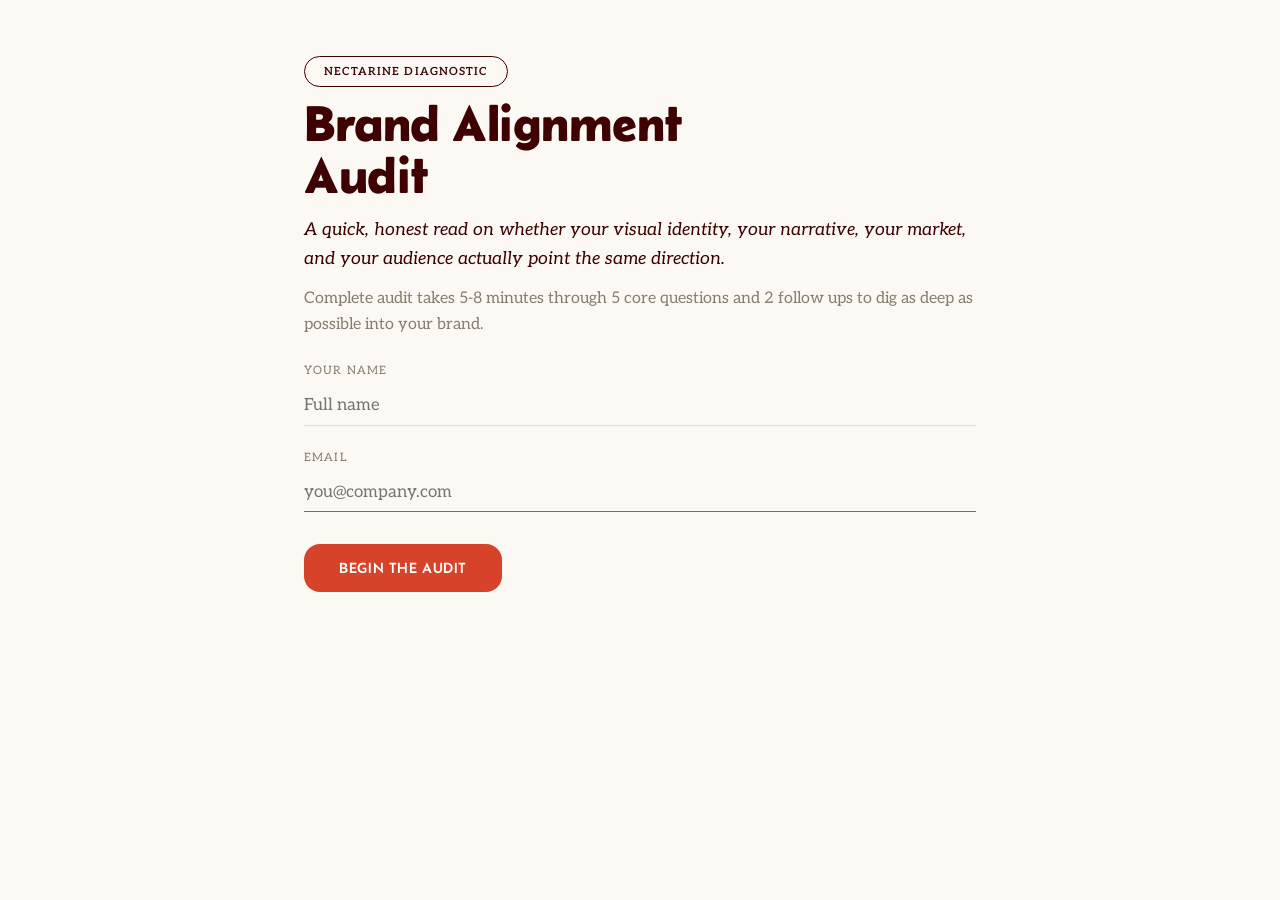
==== index.html @ aeb6fb5d "Add files via upload" ====
<!DOCTYPE html>
<html lang="en">
<head>
<meta charset="UTF-8">
<meta name="viewport" content="width=device-width, initial-scale=1.0">
<title>Brand Alignment Audit — Nectarine</title>
<style>
@import url('https://fonts.googleapis.com/css2?family=Belanosima:wght@400;600;700&family=Aleo:ital,wght@0,400;0,500;0,700;1,400&display=swap');

:root{
  --bg:#FCF8F3;
  --surface:#FFFFFF;
  --ink:#3E0000;
  --muted:#83806F;
  --line:#E1DDD0;
  --accent:#D7432A;
  --accent-soft:#F8DED5;
  --teal:#1F5C55;
  --teal-soft:#E3EEEB;
  --font-display:'Belanosima', sans-serif;
  --font-body:'Aleo', Georgia, serif;
  --font-mono:'Aleo', Georgia, serif;
}

*{box-sizing:border-box;}
html,body{margin:0;padding:0;}
body{
  background:var(--bg);
  color:var(--ink);
  font-family:var(--font-body);
  -webkit-font-smoothing:antialiased;
  min-height:100vh;
}
#app{
  max-width:720px;
  margin:0 auto;
  padding:clamp(1.5rem, 5vw, 3.5rem) clamp(1.25rem, 4vw, 1.5rem) 5rem;
}
::selection{background:var(--accent-soft);}

.eyebrow{
  display:inline-block;
  font-family:var(--font-mono);
  font-weight:600;
  font-size:.7rem;
  letter-spacing:.1em;
  text-transform:uppercase;
  color:var(--ink);
  border:1.5px solid var(--ink);
  border-radius:999px;
  padding:.5rem 1.2rem;
}
h1,h2,h3{
  font-family:var(--font-display);
  font-weight:600;
  letter-spacing:-0.01em;
  margin:0;
}
.h-intro{font-size:clamp(2.1rem, 6vw, 3.1rem); line-height:1.05; margin-top:.6rem;}
.h-question{font-size:clamp(1.5rem, 4.5vw, 2rem); line-height:1.15; margin-top:.9rem;}
.h-section{font-size:1.05rem; letter-spacing:.02em;}
p{line-height:1.65; margin:0.8rem 0 0;}
.lede{font-size:1.1rem; font-style:italic; color:var(--ink); margin-top:.9rem;}
.muted{color:var(--muted);}
.mono{font-family:var(--font-mono);}
.small{font-size:.8rem;}

a, .link-btn{color:var(--ink); cursor:pointer;}

/* buttons */
.btn{
  font-family:var(--font-display);
  font-weight:400;
  font-size:.92rem;
  letter-spacing:.04em;
  text-transform:uppercase;
  border:none;
  border-radius:16px;
  padding:1rem 2.2rem;
  cursor:pointer;
  transition:transform .12s ease, filter .15s ease, opacity .15s ease;
}
.btn-primary{background:var(--accent); color:#fff;}
.btn-primary:hover:not(:disabled){filter:brightness(0.88);}
.btn-primary:active:not(:disabled){transform:translateY(1px);}
.btn-primary:disabled{opacity:.35; cursor:not-allowed;}
.btn-ghost{
  background:none;
  font-family:var(--font-mono);
  font-size:.75rem;
  letter-spacing:.08em;
  text-transform:uppercase;
  color:var(--muted);
  text-decoration:underline;
  padding:0;
  border:none;
}
.btn-ghost:hover{color:var(--ink);}

.row-actions{display:flex; align-items:center; justify-content:space-between; margin-top:2rem; gap:1rem; flex-wrap:wrap;}

/* progress */
.progress-wrap{margin-bottom:2.2rem;}
.progress-track{height:2px; background:var(--line); width:100%; margin-top:.6rem; position:relative;}
.progress-fill{height:2px; background:var(--accent); transition:width .4s ease;}

/* inputs */
textarea, input[type=text], input[type=email]{
  width:100%;
  font-family:var(--font-body);
  font-size:1.05rem;
  color:var(--ink);
  background:transparent;
  border:none;
  border-bottom:1.5px solid var(--line);
  padding:.6rem 0;
  resize:vertical;
  min-height:5.5rem;
  outline:none;
  transition:border-color .15s ease;
}
textarea:focus, input[type=text]:focus, input[type=email]:focus{border-color:var(--accent);}
input[type=text], input[type=email]{min-height:auto;}

.field{margin-top:1.6rem;}
.field label{display:block; font-family:var(--font-mono); font-size:.72rem; letter-spacing:.1em; text-transform:uppercase; color:var(--muted); margin-bottom:.5rem;}
.field-error{font-family:var(--font-mono); font-size:.72rem; color:var(--accent); margin-top:.4rem;}

/* upload zones */
.upload-zone{
  display:block;
  border:1.5px dashed var(--line);
  padding:1.1rem 1rem;
  text-align:center;
  cursor:pointer;
  transition:border-color .15s ease, background .15s ease;
  font-family:var(--font-mono);
  font-size:.78rem;
  color:var(--muted);
}
.upload-zone:hover{border-color:var(--accent); color:var(--ink);}
.upload-zone input{display:none;}
.thumb-row{display:flex; flex-wrap:wrap; gap:.6rem; margin-top:.7rem;}
.thumb{position:relative; width:64px; height:64px; border:1px solid var(--line); overflow:hidden;}
.thumb img{width:100%; height:100%; object-fit:cover; display:block;}
.thumb .rm{
  position:absolute; top:0; right:0; background:rgba(62,0,0,.75); color:#fff;
  width:18px; height:18px; font-size:.65rem; line-height:18px; text-align:center; cursor:pointer;
  font-family:var(--font-mono);
}

/* live screenshot preview */
.shot-preview{margin-top:.7rem; border:1px solid var(--line); background:var(--surface); padding:.6rem;}
.shot-preview img{width:100%; height:auto; display:block; max-height:220px; object-fit:cover; background:var(--bg); min-height:60px;}
.shot-meta{display:flex; align-items:center; justify-content:space-between; margin-top:.5rem; flex-wrap:wrap; gap:.5rem;}
.shot-status{font-family:var(--font-mono); font-size:.68rem; letter-spacing:.06em; text-transform:uppercase; color:var(--muted);}
.shot-actions{display:flex; gap:1rem;}
.shot-override-row{margin-top:.6rem;}

/* loading */
.loading-wrap{min-height:40vh; display:flex; flex-direction:column; align-items:center; justify-content:center; text-align:center;}
.loading-word{
  font-family:var(--font-display); font-weight:600; font-size:clamp(2.2rem,7vw,3.2rem);
  filter:blur(9px); opacity:.45; animation:pulseFuzz 1.8s ease-in-out infinite;
}
@keyframes pulseFuzz{
  0%{filter:blur(9px); opacity:.35;}
  50%{filter:blur(1px); opacity:.95;}
  100%{filter:blur(9px); opacity:.35;}
}
.loading-msg{font-family:var(--font-mono); font-size:.78rem; letter-spacing:.08em; text-transform:uppercase; color:var(--muted); margin-top:1.4rem; min-height:1.2em;}

/* report */
.score-block{margin-top:.4rem;}
.score-word{
  font-family:var(--font-display); font-weight:600;
  font-size:clamp(2.4rem, 8vw, 4rem); letter-spacing:-0.02em; line-height:1;
  animation-duration:1.4s; animation-timing-function:ease; animation-fill-mode:forwards;
}
.score-word.aligned{color:var(--teal); animation-name:focusInFull;}
.score-word.some{color:var(--accent); animation-name:focusInPartial;}
.score-word.significant{color:var(--accent); animation-name:focusInHeavy;}
@keyframes focusInFull{from{filter:blur(9px); opacity:0;} to{filter:blur(0px); opacity:1;}}
@keyframes focusInPartial{from{filter:blur(11px); opacity:0;} to{filter:blur(2.5px); opacity:1;}}
@keyframes focusInHeavy{from{filter:blur(13px); opacity:0;} to{filter:blur(5px); opacity:.92;}}
.score-caption{font-family:var(--font-mono); font-size:.7rem; letter-spacing:.08em; text-transform:uppercase; color:var(--muted); margin-top:.6rem;}

.section{margin-top:2.6rem; padding-top:1.6rem; border-top:1px solid var(--line);}
.section-num{font-family:var(--font-mono); font-size:.72rem; color:var(--accent); letter-spacing:.1em;}

.chip-row{margin-top:.7rem;}
.chip{
  display:inline-block; font-family:var(--font-mono); font-size:.7rem; letter-spacing:.05em; text-transform:uppercase;
  border:1px solid var(--line); border-radius:999px; padding:.28rem .7rem; margin:0 .35rem .35rem 0;
}
.chip.overlap{border-color:var(--teal); color:var(--teal); background:var(--teal-soft);}

.flag-list{margin-top:.7rem; padding-left:1.1rem;}
.flag-list li{margin-bottom:.3rem; font-size:.92rem;}

.consider-box{border-left:3px solid var(--accent); background:var(--accent-soft); padding:.7rem 1rem; margin-top:.8rem;}
.consider-box .issue{font-weight:600; font-family:var(--font-display); font-size:.9rem;}
.consider-box .example{font-size:.88rem; margin-top:.3rem; color:var(--ink);}

.check-row{display:flex; gap:.7rem; padding:.6rem 0; border-bottom:1px solid var(--line); align-items:flex-start;}
.check-row:last-child{border-bottom:none;}
.check-icon{font-family:var(--font-mono); font-size:.85rem; width:1.1rem; flex-shrink:0; margin-top:.1rem;}
.check-icon.bad{color:var(--accent);}
.check-icon.good{color:var(--teal);}
.check-label{font-size:.92rem;}
.check-note{font-family:var(--font-mono); font-size:.72rem; color:var(--muted); margin-top:.15rem;}

.fuzz-source{background:var(--accent-soft); padding:1rem 1.1rem; margin-top:.8rem; font-size:.95rem;}

.footer-note{margin-top:3rem; text-align:center;}
.footer-logo{width:110px; height:auto; opacity:.55; margin:0 auto; display:block;}

.error-box{border:1.5px solid var(--accent); padding:1.2rem; margin-top:1.5rem; font-size:.92rem;}

@media (max-width:520px){
  .row-actions{flex-direction:column; align-items:flex-start;}
}
</style>
</head>
<body>
<div id="app"></div>

<script>
(function(){

/* Five questions, down from the original seven. Two were folded into
   neighbors (why-it-exists into what-you-do, how-you-want-to-be-perceived
   into industry/comparables) rather than dropped, since the analysis
   prompts below still rely on that signal for detecting an intentional
   "bridge" between two worlds. */
var CORE_QUESTIONS = [
  { text: "What does your business do, and why does it exist?" },
  { text: "Who is your ideal customer, and what problem are you solving for them?" },
  { text: "What different worlds, if any, does your business bridge: industries, audiences, traditions, price points, old and new? Where does your offer sit between them?" },
  { text: "Your industry, two or three brands you'd want to be compared against, and any way you want to be perceived that you're not confident you're achieving." },
  { text: "Your core values, if you've put them into words.", skippable: true, skipNote: "(not specified, infer implied values from the mission or why answer above instead)" }
];

var CHECKLIST_LABELS = [
  "Buttons are consistent in size, shape, and style",
  "Buttons and links work as expected",
  "The site resizes well across devices",
  "The logo stays legible at small scale",
  "The logo holds up cleanly at large scale",
  "Colors and fonts stay consistent across posts and pages",
  "Images feel consistent, not generic stock",
  "A favicon is set on the website",
  "The social grid or cover images have a visual rhythm",
  "Writing style stays consistent across pages and posts",
  "Padding and text alignment are consistent",
  "A clear grid system underlies the layout"
];

var LOADING_MESSAGES = [
  "Reading the visual identity",
  "Reading the verbal identity",
  "Comparing tone signals",
  "Checking market and audience fit",
  "Running the execution checklist",
  "Drafting the report"
];

var LOGO_DATA_URI = "[data-uri]";

function freshState(){
  return {
    screen: 'intro',
    companyName: '',
    qIndex: 0,
    questions: CORE_QUESTIONS.slice(),
    answers: ['','','','',''],
    followUpsFetched: false,
    logo: null,
    site: '',
    siteOverride: null,
    siteAttempt: 0,
    social: '',
    socialOverride: null,
    socialAttempt: 0,
    leadName: '',
    leadEmail: '',
    leadError: '',
    report: null,
    errorMsg: ''
  };
}

var state = freshState();
var loadingTimer = null;

function esc(str){
  if(str === null || str === undefined) return '';
  return String(str)
    .replace(/&/g,'&amp;')
    .replace(/</g,'&lt;')
    .replace(/>/g,'&gt;')
    .replace(/"/g,'&quot;');
}

function isValidEmail(v){
  return /^[^\s@]+@[^\s@]+\.[^\s@]+$/.test((v||'').trim());
}

function resizeImage(file, maxDim, quality){
  maxDim = maxDim || 1100;
  quality = quality || 0.82;
  return new Promise(function(resolve, reject){
    var reader = new FileReader();
    reader.onload = function(e){
      var img = new Image();
      img.onload = function(){
        var w = img.width, h = img.height;
        if(w > h){ if(w > maxDim){ h = Math.round(h * maxDim / w); w = maxDim; } }
        else { if(h > maxDim){ w = Math.round(w * maxDim / h); h = maxDim; } }
        var canvas = document.createElement('canvas');
        canvas.width = w; canvas.height = h;
        var ctx = canvas.getContext('2d');
        ctx.fillStyle = "#FFFFFF";
        ctx.fillRect(0,0,w,h);
        ctx.drawImage(img,0,0,w,h);
        var dataUrl = canvas.toDataURL('image/jpeg', quality);
        resolve({data: dataUrl.split(',')[1], media_type:'image/jpeg', preview: dataUrl});
      };
      img.onerror = function(){ reject(new Error("Could not read image")); };
      img.src = e.target.result;
    };
    reader.onerror = function(){ reject(new Error("Could not read file")); };
    reader.readAsDataURL(file);
  });
}

function normalizeUrl(raw){
  raw = (raw || '').trim();
  if(!raw) return '';
  if(!/^https?:\/\//i.test(raw)){ raw = 'https://' + raw; }
  return raw;
}

/* Live screenshots now run server-side against Cloudflare's Browser
   Rendering API (see functions/api/screenshot.js), not the old
   client-side mshots embed. The endpoint renders synchronously and
   returns the image directly, so there's no polling or placeholder
   flicker to work around, just a normal image load with a status line
   and an upload fallback for sites or logged-in social pages that
   block automated rendering. */
function shotSrc(kind){
  var url = state[kind];
  if(!url) return '';
  var attempt = state[kind + 'Attempt'] || 0;
  return '/api/screenshot?url=' + encodeURIComponent(url) + (attempt ? ('&r=' + attempt) : '');
}

function shotBodyHTML(kind){
  var url = state[kind];
  var override = state[kind + 'Override'];
  if(override){
    return '<div class="shot-preview"><img src="' + override.preview + '">'
      + '<div class="shot-meta"><span class="shot-status">Uploaded manually</span>'
      + '<span class="shot-actions"><span class="link-btn btn-ghost" data-action="rm-override">Remove</span></span></div></div>';
  }
  if(url){
    var imgId = kind + '-shot-img';
    return '<div class="shot-preview"><img id="' + imgId + '" src="' + shotSrc(kind) + '"'
      + ' onload="window.__shotLoaded && window.__shotLoaded(\'' + kind + '\')"'
      + ' onerror="window.__shotError && window.__shotError(\'' + kind + '\')">'
      + '<div class="shot-meta"><span class="shot-status" id="' + kind + '-shot-status">Capturing a live preview, this can take a few seconds</span>'
      + '<span class="shot-actions">'
      + '<span class="link-btn btn-ghost" data-action="retake">Retake</span>'
      + '<span class="link-btn btn-ghost" data-action="show-override">Upload instead</span>'
      + '</span></div></div>'
      + '<div class="shot-override-row" id="' + kind + '-override-row" style="display:none;">'
      + '  <label class="upload-zone" for="' + kind + '-override-input">Click to upload a screenshot instead<input type="file" id="' + kind + '-override-input" accept="image/*"></label>'
      + '</div>';
  }
  return '';
}

function refreshShotBody(kind){
  var container = document.getElementById(kind + '-body');
  if(container){ container.innerHTML = shotBodyHTML(kind); }
  bindShotBody(kind);
}

function bindShotBody(kind){
  var container = document.getElementById(kind + '-body');
  if(!container) return;
  var retake = container.querySelector('[data-action="retake"]');
  if(retake){
    retake.onclick = function(){
      state[kind + 'Attempt'] = (state[kind + 'Attempt'] || 0) + 1;
      var status = document.getElementById(kind + '-shot-status');
      if(status) status.textContent = 'Retaking...';
      var img = document.getElementById(kind + '-shot-img');
      if(img) img.src = shotSrc(kind);
    };
  }
  var showOverride = container.querySelector('[data-action="show-override"]');
  if(showOverride){
    showOverride.onclick = function(){
      var row = document.getElementById(kind + '-override-row');
      if(row) row.style.display = 'block';
    };
  }
  var overrideInput = document.getElementById(kind + '-override-input');
  if(overrideInput){
    overrideInput.addEventListener('change', function(e){
      var f = e.target.files[0];
      if(f){ resizeImage(f).then(function(img){ state[kind + 'Override'] = img; refreshShotBody(kind); }); }
    });
  }
  var rmOverride = container.querySelector('[data-action="rm-override"]');
  if(rmOverride){
    rmOverride.onclick = function(){ state[kind + 'Override'] = null; refreshShotBody(kind); };
  }
}

window.__shotLoaded = function(kind){
  var status = document.getElementById(kind + '-shot-status');
  if(status){ status.textContent = 'Live preview captured'; }
};
window.__shotError = function(kind){
  var status = document.getElementById(kind + '-shot-status');
  if(status){ status.textContent = "Couldn't capture this one automatically, some sites and most logged-in social pages block it. Upload a screenshot below instead."; }
};

function bindShotField(kind){
  var input = document.getElementById(kind + '-field');
  if(input){
    input.addEventListener('change', function(e){
      var normalized = normalizeUrl(e.target.value);
      state[kind] = normalized;
      state[kind + 'Override'] = null;
      state[kind + 'Attempt'] = 0;
      refreshShotBody(kind);
    });
  }
  bindShotBody(kind);
}

function render(){
  var app = document.getElementById('app');
  if(state.screen === 'intro') app.innerHTML = renderIntro();
  else if(state.screen === 'company') app.innerHTML = renderCompany();
  else if(state.screen === 'question') app.innerHTML = renderQuestion();
  else if(state.screen === 'followup-loading') app.innerHTML = renderMiniLoading("Reviewing your answers");
  else if(state.screen === 'assets') app.innerHTML = renderAssets();
  else if(state.screen === 'generating') app.innerHTML = renderGenerating();
  else if(state.screen === 'report') app.innerHTML = renderReport();
  else if(state.screen === 'error') app.innerHTML = renderErrorScreen();
  bindEvents();
}

/* ---------- INTRO / EMAIL GATE ---------- */
function renderIntro(){
  var nameVal = esc(state.leadName);
  var emailVal = esc(state.leadEmail);
  var errorHTML = state.leadError ? '<div class="field-error">' + esc(state.leadError) + '</div>' : '';
  return ''
  + '<div class="eyebrow">Nectarine Diagnostic</div>'
  + '<h1 class="h-intro">Brand Alignment<br>Audit</h1>'
  + '<p class="lede">A quick, honest read on whether your visual identity, your narrative, your market, and your audience actually point the same direction.</p>'
  + '<p class="muted">Complete audit takes 5-8 minutes through 5 core questions and 2 follow ups to dig as deep as possible into your brand.</p>'
  + '<div class="field">'
  + '  <label>Your name</label>'
  + '  <input type="text" id="lead-name-field" placeholder="Full name" value="' + nameVal + '">'
  + '</div>'
  + '<div class="field">'
  + '  <label>Email</label>'
  + '  <input type="email" id="lead-email-field" placeholder="you@company.com" value="' + emailVal + '">'
  + '  ' + errorHTML
  + '</div>'
  + '<div class="row-actions">'
  + '  <button class="btn btn-primary" id="start-btn">Begin the audit</button>'
  + '</div>'
  + '<p class="mono small muted" style="margin-top:3rem;"></p>';
}

/* ---------- COMPANY NAME ---------- */
function renderCompany(){
  var val = esc(state.companyName);
  return ''
  + '<div class="eyebrow">First</div>'
  + '<h2 class="h-question">What\'s the name of your company or brand?</h2>'
  + '<div class="field">'
  + '  <input type="text" id="company-field" placeholder="Your company name" value="' + val + '" autofocus>'
  + '</div>'
  + '<div class="row-actions">'
  + '  <span class="link-btn btn-ghost" id="back-btn">← Start over</span>'
  + '  <button class="btn btn-primary" id="continue-btn"' + (val.trim() ? '' : ' disabled') + '>Continue</button>'
  + '</div>';
}

/* ---------- QUESTION ---------- */
function renderQuestion(){
  var total = state.questions.length;
  var idx = state.qIndex;
  var q = state.questions[idx];
  var pct = Math.round(((idx) / total) * 100);
  var val = esc(state.answers[idx] || '');
  var skipLink = q.skippable ? '<p style="margin-top:1rem;"><span class="link-btn btn-ghost" id="skip-btn">Skip — I haven\'t defined these yet</span></p>' : '';
  return ''
  + '<div class="progress-wrap">'
  + '  <div class="mono small muted">QUESTION ' + String(idx+1).padStart(2,'0') + ' / ' + String(total).padStart(2,'0') + '</div>'
  + '  <div class="progress-track"><div class="progress-fill" style="width:' + pct + '%"></div></div>'
  + '</div>'
  + '<h2 class="h-question">' + esc(q.text) + '</h2>'
  + '<div class="field">'
  + '  <textarea id="answer-field" autofocus>' + val + '</textarea>'
  + '</div>'
  + skipLink
  + '<div class="row-actions">'
  + '  <span class="link-btn btn-ghost" id="back-btn">← Back</span>'
  + '  <button class="btn btn-primary" id="continue-btn" disabled>Continue</button>'
  + '</div>'
  + '<p class="mono small muted" style="margin-top:1rem;">⌘ / Ctrl + Enter to continue</p>';
}

/* ---------- MINI LOADING ---------- */
function renderMiniLoading(msg){
  return '<div class="loading-wrap" style="min-height:30vh;">'
  + '<div class="loading-word" style="font-size:1.6rem;">Nectarine</div>'
  + '<div class="loading-msg">' + esc(msg) + '</div>'
  + '</div>';
}

/* ---------- ASSETS ---------- */
function shotFieldHTML(kind, label, placeholder){
  return ''
  + '<div class="field">'
  + '  <label>' + esc(label) + '</label>'
  + '  <input type="text" id="' + kind + '-field" placeholder="' + esc(placeholder) + '" value="' + esc(state[kind]) + '">'
  + '  <div id="' + kind + '-body">' + shotBodyHTML(kind) + '</div>'
  + '</div>';
}

function renderAssets(){
  var logoThumb = state.logo ? '<div class="thumb"><img src="' + state.logo.preview + '"><span class="rm" data-action="rm-logo">×</span></div>' : '';
  return ''
  + '<div class="eyebrow">Next</div>'
  + '<h2 class="h-question">Your assets</h2>'
  + '<p class="muted">All of these are optional, but the more the audit has to look at, the sharper the visual read. The site and social link capture themselves, live.</p>'
  + shotFieldHTML('site', 'Website URL', 'https://')
  + shotFieldHTML('social', 'Social profile URL (Instagram, LinkedIn, etc.)', 'https://')
  + '<div class="field">'
  + '  <label>Logo (optional)</label>'
  + '  <label class="upload-zone" for="logo-input">' + (state.logo ? 'Replace logo file' : 'Click to upload a logo file') + '<input type="file" id="logo-input" accept="image/*"></label>'
  + '  <div class="thumb-row">' + logoThumb + '</div>'
  + '</div>'
  + '<div class="row-actions">'
  + '  <span class="link-btn btn-ghost" id="back-btn">← Back</span>'
  + '  <button class="btn btn-primary" id="continue-btn">Continue</button>'
  + '</div>'
  + '<p class="mono small muted" style="margin-top:1.6rem;">Some sites and most social platforms occasionally block automatic capture. If a preview looks blank or stuck, use the upload option beneath it.</p>';
}

/* ---------- GENERATING ---------- */
function renderGenerating(){
  return '<div class="loading-wrap">'
  + '<div class="loading-word">Nectarine</div>'
  + '<div class="loading-msg" id="loading-msg">' + LOADING_MESSAGES[0] + '</div>'
  + '</div>';
}

/* ---------- ERROR ---------- */
function renderErrorScreen(){
  return ''
  + '<h2 class="h-question">Something didn\'t load</h2>'
  + '<div class="error-box">' + esc(state.errorMsg || 'The audit ran into a problem generating your report.') + '</div>'
  + '<div class="row-actions">'
  + '  <span class="link-btn btn-ghost" id="back-to-assets">← Back</span>'
  + '  <button class="btn btn-primary" id="retry-btn">Try again</button>'
  + '</div>';
}

/* ---------- REPORT ---------- */
function scoreClass(score){
  if(score === 'Aligned') return 'aligned';
  if(score === 'Significant Fuzz') return 'significant';
  return 'some';
}
function scoreCaption(score){
  if(score === 'Aligned') return 'Sharp. The word above is fully in focus.';
  if(score === 'Significant Fuzz') return 'Heavy fuzz. The word above stays out of focus on purpose.';
  return 'Some fuzz. The word above only partly sharpens.';
}

function renderReport(){
  var r = state.report;
  var sc = scoreClass(r.overall_score);
  var visualTone = (r.visual_tone||[]).map(function(w){return '<span class="chip">'+esc(w)+'</span>';}).join('');
  var verbalTone = (r.verbal_tone||[]).map(function(w){return '<span class="chip">'+esc(w)+'</span>';}).join('');
  var overlap = (r.alignment_overlap||[]).map(function(w){return '<span class="chip overlap">'+esc(w)+'</span>';}).join('');
  var visualFlags = (r.visual_red_flags||[]).length ? '<ul class="flag-list">' + r.visual_red_flags.map(function(f){return '<li>'+esc(f)+'</li>';}).join('') + '</ul>' : '<p class="mono small muted" style="margin-top:.6rem;">Nothing here reads against the stated direction.</p>';
  var verbalFlags = (r.verbal_red_flags||[]).length ? '<ul class="flag-list">' + r.verbal_red_flags.map(function(f){return '<li>'+esc(f)+'</li>';}).join('') + '</ul>' : '<p class="mono small muted" style="margin-top:.6rem;">Nothing here reads against the stated direction.</p>';
  var conflicts = (r.alignment_conflicts||[]).length ? r.alignment_conflicts.map(function(c){
    return '<div class="consider-box"><div class="issue">'+esc(c.issue)+'</div><div class="example">'+esc(c.example)+'</div></div>';
  }).join('') : '<p class="mono small muted" style="margin-top:.6rem;">The visual and verbal reads broadly line up.</p>';
  var checklist = CHECKLIST_LABELS.map(function(label, i){
    var item = (r.execution_checklist && r.execution_checklist[i]) || {flagged:false, note:''};
    var icon = item.flagged ? '<span class="check-icon bad">✕</span>' : '<span class="check-icon good">✓</span>';
    return '<div class="check-row">' + icon + '<div><div class="check-label">'+esc(label)+'</div>' + (item.note ? '<div class="check-note">'+esc(item.note)+'</div>' : '') + '</div></div>';
  }).join('');
  var emailNote = '';
  if(r.email && r.email.sent){
    emailNote = '<p class="mono small muted" style="margin-top:.6rem;">Also sent to ' + esc(r.email.to) + '.</p>';
  } else if(r.email && r.email.to && !r.email.sent){
    emailNote = '<p class="mono small muted" style="margin-top:.6rem;">This report is saved above, but the emailed copy to ' + esc(r.email.to) + ' didn\'t go through.</p>';
  }
  var fuzzSourceBlock = (r.fuzz_source && r.overall_score !== 'Aligned') ? ''
    + '<div class="section">'
    + '  <div class="section-num mono">06 — WHERE THE FUZZ IS COMING FROM</div>'
    + '  <div class="fuzz-source">' + esc(r.fuzz_source) + '</div>'
    + '</div>' : '';

  return ''
  + '<div class="eyebrow">Brand Alignment Audit</div>'
  + '<h1 class="h-intro" style="font-size:clamp(1.6rem,4.5vw,2.2rem);">' + esc(r.business_name || state.companyName || 'Your brand') + '</h1>'
  + '<div class="score-block">'
  + '  <div class="score-word ' + sc + '">' + esc(r.overall_score) + '</div>'
  + '  <div class="score-caption">' + scoreCaption(r.overall_score) + '</div>'
  + '</div>'
  + '<p class="lede">' + esc(r.snapshot) + '</p>'
  + emailNote

  + '<div class="section">'
  + '  <div class="section-num mono">01 — VISUAL IDENTITY</div>'
  + '  <h3 class="h-section" style="margin-top:.5rem;">How it reads</h3>'
  + '  <div class="chip-row">' + (visualTone || '<span class="mono small muted">No images provided</span>') + '</div>'
  + '  <p>' + esc(r.visual_findings) + '</p>'
  + '  ' + visualFlags
  + '</div>'

  + '<div class="section">'
  + '  <div class="section-num mono">02 — VERBAL IDENTITY</div>'
  + '  <h3 class="h-section" style="margin-top:.5rem;">How it reads</h3>'
  + '  <div class="chip-row">' + verbalTone + '</div>'
  + '  <p>' + esc(r.verbal_findings) + '</p>'
  + '  ' + verbalFlags
  + '</div>'

  + '<div class="section">'
  + '  <div class="section-num mono">03 — VISUAL / VERBAL ALIGNMENT</div>'
  + '  <p>' + esc(r.alignment_summary) + '</p>'
  + '  <div class="chip-row">' + (overlap || '<span class="mono small muted">No shared tone words</span>') + '</div>'
  + '  ' + conflicts
  + '</div>'

  + '<div class="section">'
  + '  <div class="section-num mono">04 — MARKET AND AUDIENCE FIT</div>'
  + '  <p>' + esc(r.market_category_norms) + '</p>'
  + '  <p>' + esc(r.market_audience_match) + '</p>'
  + '</div>'

  + '<div class="section">'
  + '  <div class="section-num mono">05 — EXECUTION AND CONSISTENCY</div>'
  + '  <p class="mono small muted" style="margin-top:.5rem;">A check means this looks solid. A mark means it is worth a closer look.</p>'
  + '  <div style="margin-top:.8rem;">' + checklist + '</div>'
  + '</div>'

  + fuzzSourceBlock

  + '<div class="footer-note">'
  + '  <button class="btn btn-primary" id="restart-btn">Run another audit</button>'
  + '  <img class="footer-logo" src="' + LOGO_DATA_URI + '" alt="Nectarine" style="margin-top:2rem;">'
  + '</div>';
}

/* ---------- EVENTS ---------- */
function bindEvents(){
  if(state.screen === 'intro'){
    var nameField = document.getElementById('lead-name-field');
    var emailField = document.getElementById('lead-email-field');
    emailField.focus();
    function tryStart(){
      state.leadName = nameField.value.trim();
      state.leadEmail = emailField.value.trim();
      if(!isValidEmail(state.leadEmail)){
        state.leadError = 'Add a valid email to continue.';
        render();
        return;
      }
      state.leadError = '';
      state.screen = 'company';
      render();
    }
    emailField.addEventListener('keydown', function(e){
      if(e.key === 'Enter'){ tryStart(); }
    });
    document.getElementById('start-btn').onclick = tryStart;
  }
  else if(state.screen === 'company'){
    var field = document.getElementById('company-field');
    var cont = document.getElementById('continue-btn');
    field.addEventListener('input', function(){ cont.disabled = field.value.trim().length === 0; });
    field.focus();
    field.addEventListener('keydown', function(e){
      if(e.key === 'Enter' && !cont.disabled){ cont.click(); }
    });
    document.getElementById('back-btn').onclick = function(){ state.screen = 'intro'; render(); };
    cont.onclick = function(){
      state.companyName = field.value.trim();
      state.screen = 'question'; state.qIndex = 0;
      render();
    };
  }
  else if(state.screen === 'question'){
    var field = document.getElementById('answer-field');
    var cont = document.getElementById('continue-btn');
    function sync(){ cont.disabled = field.value.trim().length === 0; }
    field.addEventListener('input', sync);
    field.focus();
    var len = field.value.length; field.setSelectionRange(len, len);
    sync();
    field.addEventListener('keydown', function(e){
      if((e.metaKey || e.ctrlKey) && e.key === 'Enter' && !cont.disabled){ cont.click(); }
    });
    document.getElementById('back-btn').onclick = function(){
      if(state.qIndex > 0){ state.answers[state.qIndex] = field.value; state.qIndex--; render(); }
      else { state.screen = 'company'; render(); }
    };
    function advanceQuestion(){
      if(state.qIndex < state.questions.length - 1){
        state.qIndex++; render();
      } else if(!state.followUpsFetched){
        state.screen = 'followup-loading'; render();
        fetchFollowUps();
      } else {
        state.screen = 'assets'; render();
      }
    }
    cont.onclick = function(){
      state.answers[state.qIndex] = field.value.trim();
      advanceQuestion();
    };
    var skipBtn = document.getElementById('skip-btn');
    if(skipBtn){
      skipBtn.onclick = function(){
        state.answers[state.qIndex] = '';
        advanceQuestion();
      };
    }
  }
  else if(state.screen === 'assets'){
    bindShotField('site');
    bindShotField('social');
    document.getElementById('logo-input').addEventListener('change', function(e){
      var f = e.target.files[0];
      if(f){ resizeImage(f).then(function(img){ state.logo = img; render(); }); }
    });
    var rmLogo = document.querySelector('[data-action="rm-logo"]');
    if(rmLogo) rmLogo.onclick = function(){ state.logo = null; render(); };
    document.getElementById('back-btn').onclick = function(){ state.screen = 'question'; state.qIndex = state.questions.length - 1; render(); };
    document.getElementById('continue-btn').onclick = function(){
      var siteField = document.getElementById('site-field');
      var socialField = document.getElementById('social-field');
      if(siteField) state.site = normalizeUrl(siteField.value);
      if(socialField) state.social = normalizeUrl(socialField.value);
      submitLeadThenGenerate();
    };
  }
  else if(state.screen === 'generating'){
    var i = 0;
    var msgEl = document.getElementById('loading-msg');
    loadingTimer = setInterval(function(){
      i = (i+1) % LOADING_MESSAGES.length;
      if(msgEl) msgEl.textContent = LOADING_MESSAGES[i];
    }, 1700);
  }
  else if(state.screen === 'error'){
    document.getElementById('retry-btn').onclick = function(){ generateReport(); };
    document.getElementById('back-to-assets').onclick = function(){ state.screen = 'assets'; render(); };
  }
  else if(state.screen === 'report'){
    document.getElementById('restart-btn').onclick = function(){
      state = freshState();
      render();
    };
  }
}

/* ---------- FLOW LOGIC ---------- */
function buildAnswersPayload(){
  return state.questions.map(function(q, i){
    var ans = state.answers[i];
    var answerText;
    if(ans && ans.trim()){ answerText = ans; }
    else { answerText = q.skippable ? q.skipNote : '(no answer given)'; }
    return { question: q.text, answer: answerText };
  });
}

function fetchFollowUps(){
  fetch('/api/followup', {
    method: 'POST',
    headers: {'Content-Type':'application/json'},
    body: JSON.stringify({ companyName: state.companyName, answers: buildAnswersPayload() })
  })
  .then(function(res){ return res.ok ? res.json() : { questions: [] }; })
  .then(function(result){
    state.followUpsFetched = true;
    var qs = (result && result.questions) || [];
    qs = qs.slice(0,2).map(function(q){ return {text: q, skippable: false}; });
    if(qs.length > 0){
      state.questions = state.questions.concat(qs);
      state.answers = state.answers.concat(qs.map(function(){ return ''; }));
      state.qIndex++;
      state.screen = 'question';
    } else {
      state.screen = 'assets';
    }
    render();
  })
  .catch(function(){
    state.followUpsFetched = true;
    state.screen = 'assets';
    render();
  });
}

function submitLeadThenGenerate(){
  // Email and name were already collected on the front page, so there is
  // no separate lead screen to linger on here, this goes straight to the
  // loading view and covers both the CRM call and the report generation
  // that follows it.
  clearInterval(loadingTimer);
  state.screen = 'generating';
  render();
  fetch('/api/lead', {
    method: 'POST',
    headers: {'Content-Type':'application/json'},
    body: JSON.stringify({
      name: state.leadName,
      email: state.leadEmail,
      companyName: state.companyName,
      answers: buildAnswersPayload()
    })
  })
  .catch(function(){ /* a CRM hiccup shouldn't block the report the person was promised */ })
  .then(function(){
    generateReport();
  });
}

function generateReport(){
  clearInterval(loadingTimer);
  state.screen = 'generating';
  render();

  var payload = {
    companyName: state.companyName,
    answers: buildAnswersPayload(),
    site: state.site || null,
    social: state.social || null,
    logo: state.logo ? { data: state.logo.data, media_type: state.logo.media_type } : null,
    siteOverride: state.siteOverride ? { data: state.siteOverride.data, media_type: state.siteOverride.media_type } : null,
    socialOverride: state.socialOverride ? { data: state.socialOverride.data, media_type: state.socialOverride.media_type } : null,
    leadEmail: state.leadEmail || null,
    leadName: state.leadName || null
  };

  fetch('/api/report', {
    method: 'POST',
    headers: {'Content-Type':'application/json'},
    body: JSON.stringify(payload)
  })
  .then(function(res){
    if(!res.ok){ throw new Error('Request failed with status ' + res.status); }
    return res.json();
  })
  .then(function(report){
    state.report = report;
    state.screen = 'report';
    render();
  })
  .catch(function(){
    state.errorMsg = "The audit couldn't finish generating. This sometimes happens with a slow connection, a site that blocks automatic capture, or a very large image. Try again, or go back and upload a screenshot instead.";
    state.screen = 'error';
    render();
  });
}

render();
})();
</script>
</body>
</html>
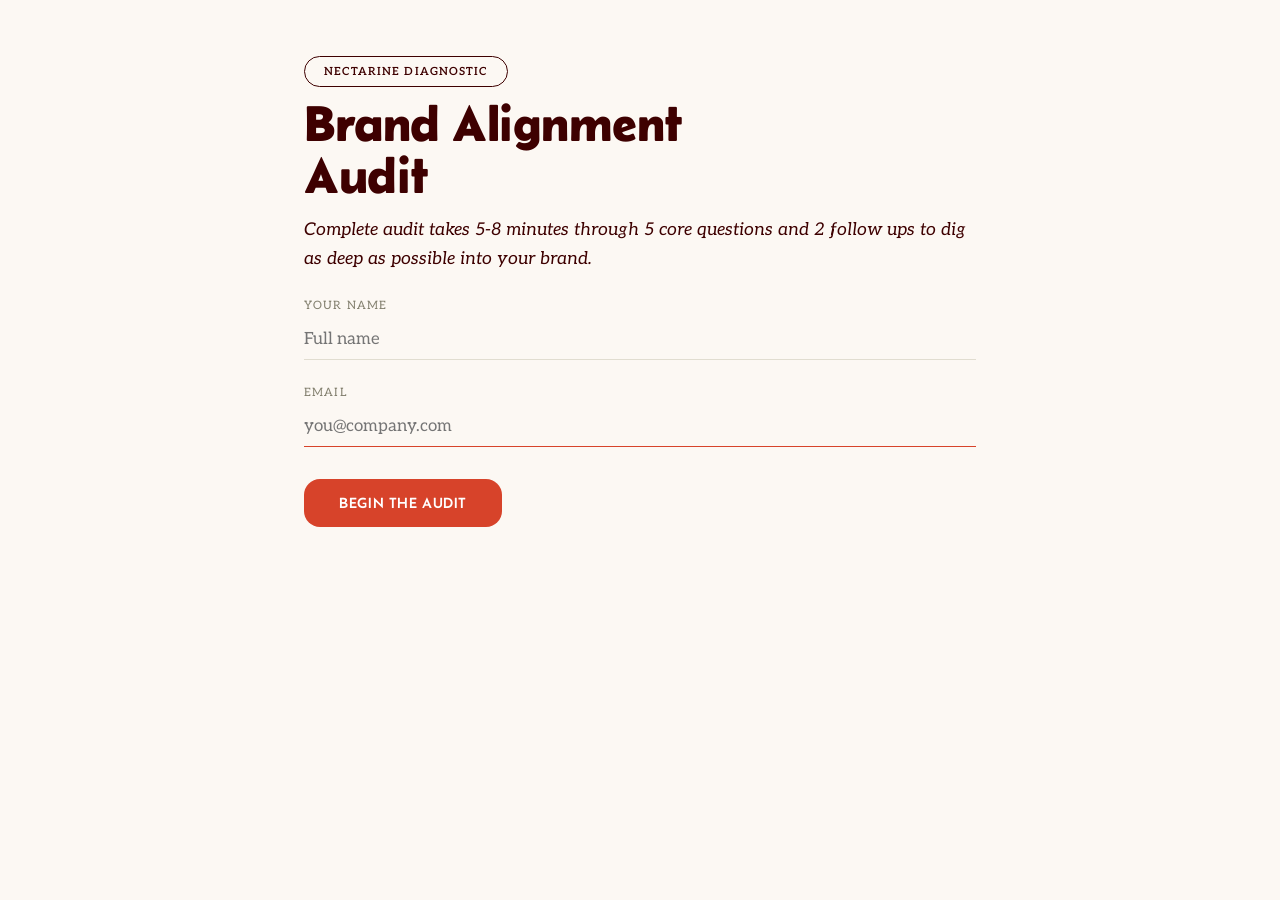
==== commit fb412f52: "Cursor swap" ====
--- a/index.html
+++ b/index.html
@@ -4,6 +4,7 @@
 <meta charset="UTF-8">
 <meta name="viewport" content="width=device-width, initial-scale=1.0">
 <title>Brand Alignment Audit — Nectarine</title>
+<link rel="stylesheet" href="cursor.css">
 <style>
 @import url('https://fonts.googleapis.com/css2?family=Belanosima:wght@400;600;700&family=Aleo:ital,wght@0,400;0,500;0,700;1,400&display=swap');
 
@@ -15,6 +16,7 @@
   --line:#E1DDD0;
   --accent:#D7432A;
   --accent-soft:#F8DED5;
+  --warn:#B8860B;
   --teal:#1F5C55;
   --teal-soft:#E3EEEB;
   --font-display:'Belanosima', sans-serif;
@@ -206,6 +208,7 @@
 .check-row:last-child{border-bottom:none;}
 .check-icon{font-family:var(--font-mono); font-size:.85rem; width:1.1rem; flex-shrink:0; margin-top:.1rem;}
 .check-icon.bad{color:var(--accent);}
+.check-icon.warn{color:var(--warn);}
 .check-icon.good{color:var(--teal);}
 .check-label{font-size:.92rem;}
 .check-note{font-family:var(--font-mono); font-size:.72rem; color:var(--muted); margin-top:.15rem;}
@@ -238,7 +241,7 @@
   { text: "Who is your ideal customer, and what problem are you solving for them?" },
   { text: "What different worlds, if any, does your business bridge: industries, audiences, traditions, price points, old and new? Where does your offer sit between them?" },
   { text: "Your industry, two or three brands you'd want to be compared against, and any way you want to be perceived that you're not confident you're achieving." },
-  { text: "Your core values, if you've put them into words.", skippable: true, skipNote: "(not specified, infer implied values from the mission or why answer above instead)" }
+  { text: "Your core values, if you've put them into words.", skipNote: "(not specified, infer implied values from the mission or why answer above instead)" }
 ];
 
 var CHECKLIST_LABELS = [
@@ -463,8 +466,7 @@
   return ''
   + '<div class="eyebrow">Nectarine Diagnostic</div>'
   + '<h1 class="h-intro">Brand Alignment<br>Audit</h1>'
-  + '<p class="lede">A quick, honest read on whether your visual identity, your narrative, your market, and your audience actually point the same direction.</p>'
-  + '<p class="muted">Complete audit takes 5-8 minutes through 5 core questions and 2 follow ups to dig as deep as possible into your brand.</p>'
+  + '<p class="lede">Complete audit takes 5-8 minutes through 5 core questions and 2 follow ups to dig as deep as possible into your brand.</p>'
   + '<div class="field">'
   + '  <label>Your name</label>'
   + '  <input type="text" id="lead-name-field" placeholder="Full name" value="' + nameVal + '">'
@@ -502,7 +504,7 @@
   var q = state.questions[idx];
   var pct = Math.round(((idx) / total) * 100);
   var val = esc(state.answers[idx] || '');
-  var skipLink = q.skippable ? '<p style="margin-top:1rem;"><span class="link-btn btn-ghost" id="skip-btn">Skip — I haven\'t defined these yet</span></p>' : '';
+  var skipLink = '<p style="margin-top:1rem;"><span class="link-btn btn-ghost" id="skip-btn">Skip this question</span></p>';
   return ''
   + '<div class="progress-wrap">'
   + '  <div class="mono small muted">QUESTION ' + String(idx+1).padStart(2,'0') + ' / ' + String(total).padStart(2,'0') + '</div>'
@@ -601,8 +603,11 @@
     return '<div class="consider-box"><div class="issue">'+esc(c.issue)+'</div><div class="example">'+esc(c.example)+'</div></div>';
   }).join('') : '<p class="mono small muted" style="margin-top:.6rem;">The visual and verbal reads broadly line up.</p>';
   var checklist = CHECKLIST_LABELS.map(function(label, i){
-    var item = (r.execution_checklist && r.execution_checklist[i]) || {flagged:false, note:''};
-    var icon = item.flagged ? '<span class="check-icon bad">✕</span>' : '<span class="check-icon good">✓</span>';
+    var item = (r.execution_checklist && r.execution_checklist[i]) || {severity:'ok', note:''};
+    if(item.not_applicable) { return ''; }
+    var icon = item.severity === 'issue' ? '<span class="check-icon bad">✕</span>'
+      : item.severity === 'warning' ? '<span class="check-icon warn">!</span>'
+      : '<span class="check-icon good">✓</span>';
     return '<div class="check-row">' + icon + '<div><div class="check-label">'+esc(label)+'</div>' + (item.note ? '<div class="check-note">'+esc(item.note)+'</div>' : '') + '</div></div>';
   }).join('');
   var emailNote = '';
@@ -658,7 +663,7 @@
 
   + '<div class="section">'
   + '  <div class="section-num mono">05 — EXECUTION AND CONSISTENCY</div>'
-  + '  <p class="mono small muted" style="margin-top:.5rem;">A check means this looks solid. A mark means it is worth a closer look.</p>'
+  + '  <p class="mono small muted" style="margin-top:.5rem;">A check means this looks solid. An exclamation is worth a look, not a confirmed problem. An x means there is clear evidence something is off.</p>'
   + '  <div style="margin-top:.8rem;">' + checklist + '</div>'
   + '</div>'
 
@@ -789,7 +794,7 @@
     var ans = state.answers[i];
     var answerText;
     if(ans && ans.trim()){ answerText = ans; }
-    else { answerText = q.skippable ? q.skipNote : '(no answer given)'; }
+    else { answerText = q.skipNote || '(no answer given)'; }
     return { question: q.text, answer: answerText };
   });
 }
@@ -804,7 +809,7 @@
   .then(function(result){
     state.followUpsFetched = true;
     var qs = (result && result.questions) || [];
-    qs = qs.slice(0,2).map(function(q){ return {text: q, skippable: false}; });
+    qs = qs.slice(0,2).map(function(q){ return {text: q}; });
     if(qs.length > 0){
       state.questions = state.questions.concat(qs);
       state.answers = state.answers.concat(qs.map(function(){ return ''; }));
@@ -887,5 +892,6 @@
 render();
 })();
 </script>
+<script src="cursor.js" defer></script>
 </body>
 </html>
